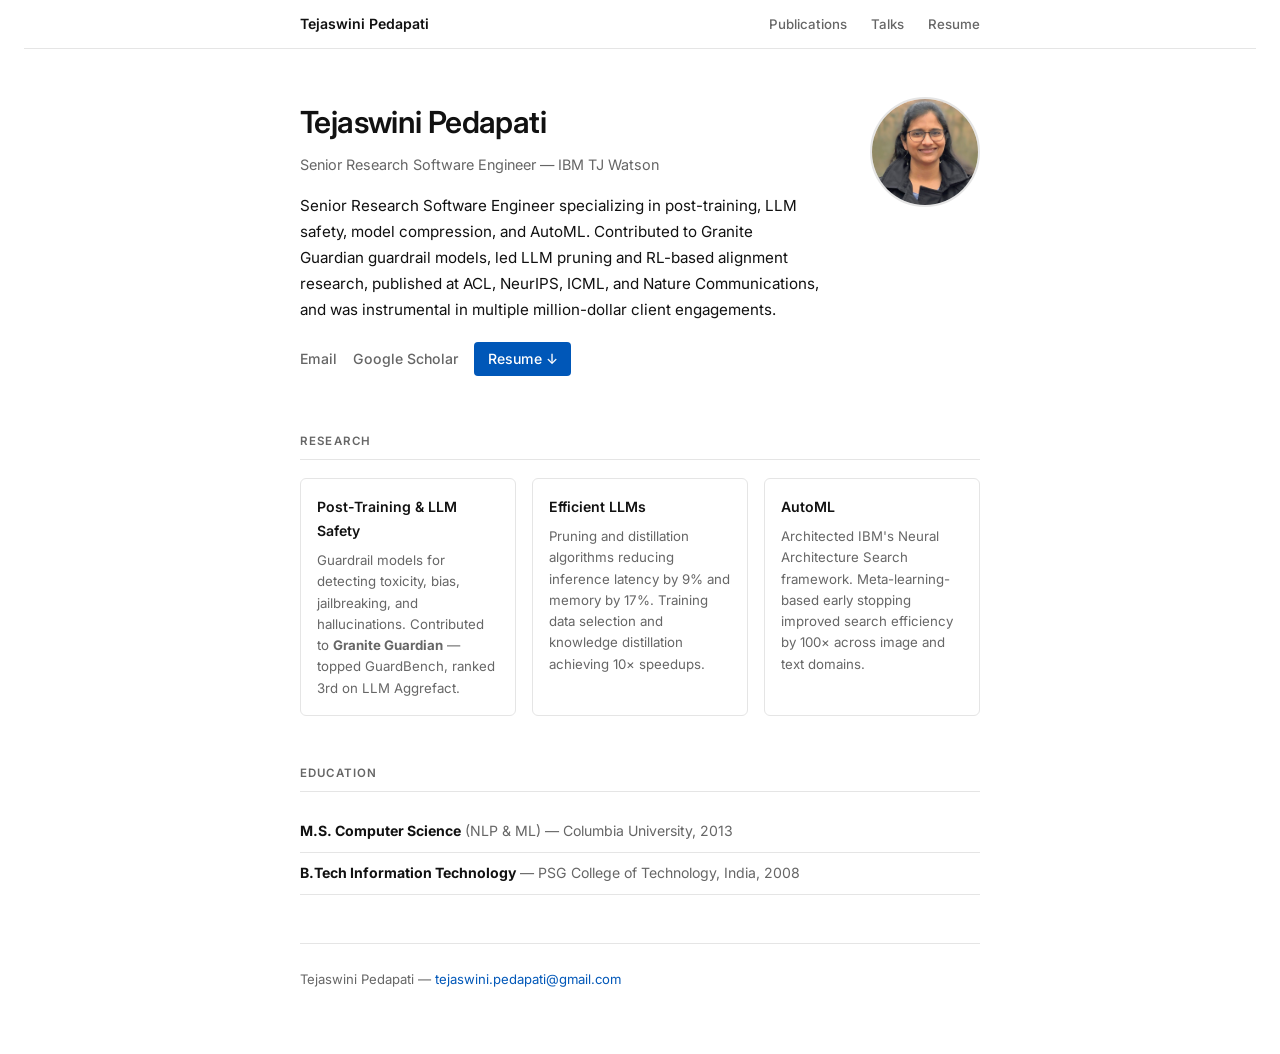
==== index.html @ 7629ff83 "Initial website" ====
<!DOCTYPE html>
<html lang="en">
<head>
  <meta charset="UTF-8" />
  <meta name="viewport" content="width=device-width, initial-scale=1.0" />
  <title>Tejaswini Pedapati</title>
  <link rel="stylesheet" href="style.css" />
  <link href="https://fonts.googleapis.com/css2?family=Inter:wght@300;400;500;600&display=swap" rel="stylesheet" />
</head>
<body>

  <nav>
    <div class="nav-inner">
      <a href="index.html" class="nav-name">Tejaswini Pedapati</a>
      <ul>
        <li><a href="research.html#publications">Publications</a></li>
        <li><a href="research.html#talks">Talks</a></li>
        <li><a href="Tejaswini Pedapati Resume 2026.pdf" target="_blank">Resume</a></li>
      </ul>
    </div>
  </nav>

  <main>

    <!-- HERO -->
    <section class="hero">
      <div class="hero-text">
        <h1>Tejaswini Pedapati</h1>
        <p class="role">Senior Research Software Engineer &mdash; IBM TJ Watson</p>
        <p class="bio">
          Senior Research Software Engineer specializing in post-training, LLM safety, model compression, and AutoML.
          Contributed to Granite Guardian guardrail models, led LLM pruning and RL-based alignment research,
          published at ACL, NeurIPS, ICML, and Nature Communications, and was instrumental in multiple million-dollar client engagements.
        </p>
        <div class="links">
          <a href="mailto:tejaswini.pedapati@gmail.com">Email</a>
          <a href="https://scholar.google.com/citations?user=nwSF2RkAAAAJ" target="_blank">Google Scholar</a>
          <a href="Tejaswini Pedapati Resume 2026.pdf" target="_blank" class="btn">Resume &darr;</a>
        </div>
      </div>
      <img src="TejaswiniPedapati.png" alt="Tejaswini Pedapati" class="hero-photo" />
    </section>

    <!-- RESEARCH AREAS -->
    <section>
      <h2>Research</h2>
      <div class="card-grid">
        <div class="card">
          <h3>Post-Training & LLM Safety</h3>
          <p>Guardrail models for detecting toxicity, bias, jailbreaking, and hallucinations. Contributed to <strong>Granite Guardian</strong> — topped GuardBench, ranked 3rd on LLM Aggrefact.</p>
        </div>
        <div class="card">
          <h3>Efficient LLMs</h3>
          <p>Pruning and distillation algorithms reducing inference latency by 9% and memory by 17%. Training data selection and knowledge distillation achieving 10&times; speedups.</p>
        </div>
        <div class="card">
          <h3>AutoML</h3>
          <p>Architected IBM's Neural Architecture Search framework. Meta-learning-based early stopping improved search efficiency by 100&times; across image and text domains.</p>
        </div>
      </div>
    </section>

    <!-- EDUCATION -->
    <section>
      <h2>Education</h2>
      <ul class="edu-list">
        <li>
          <strong>M.S. Computer Science</strong> (NLP &amp; ML) &mdash; Columbia University, 2013
        </li>
        <li>
          <strong>B.Tech Information Technology</strong> &mdash; PSG College of Technology, India, 2008
        </li>
      </ul>
    </section>

  </main>

  <footer>
    <p>Tejaswini Pedapati &mdash; <a href="mailto:tejaswini.pedapati@gmail.com">tejaswini.pedapati@gmail.com</a></p>
  </footer>

</body>
</html>
---- style.css ----
*, *::before, *::after { box-sizing: border-box; margin: 0; padding: 0; }

:root {
  --bg:      #ffffff;
  --text:    #111111;
  --muted:   #666666;
  --accent:  #0057b8;
  --border:  #e5e5e5;
  --max-w:   680px;
}

html { scroll-behavior: smooth; }

body {
  font-family: 'Inter', sans-serif;
  background: var(--bg);
  color: var(--text);
  font-size: 15px;
  line-height: 1.7;
  padding: 0 1.5rem 4rem;
}

/* ── Nav ──────────────────────────────────────────── */
nav {
  border-bottom: 1px solid var(--border);
  margin-bottom: 3rem;
}

.nav-inner {
  max-width: var(--max-w);
  margin: 0 auto;
  display: flex;
  align-items: center;
  justify-content: space-between;
  height: 48px;
}

.nav-name {
  font-size: 0.88rem;
  font-weight: 600;
  color: var(--text);
  text-decoration: none;
}
.nav-name:hover { color: var(--accent); text-decoration: none; }

nav ul {
  list-style: none;
  display: flex;
  gap: 1.5rem;
}

nav ul li a {
  font-size: 0.83rem;
  color: var(--muted);
  font-weight: 500;
  text-decoration: none;
}
nav ul li a:hover { color: var(--accent); }

main {
  max-width: var(--max-w);
  margin: 0 auto;
}

a { color: var(--accent); text-decoration: none; }
a:hover { text-decoration: underline; }

/* ── Hero ─────────────────────────────────────────── */
.hero {
  display: flex;
  align-items: flex-start;
  justify-content: space-between;
  gap: 2rem;
  margin-bottom: 3.5rem;
}

.hero-text { flex: 1; }

.hero-photo {
  width: 110px;
  height: 110px;
  object-fit: cover;
  border-radius: 50%;
  flex-shrink: 0;
  border: 2px solid var(--border);
}

.hero h1 {
  font-size: 1.9rem;
  font-weight: 600;
  letter-spacing: -0.02em;
  margin-bottom: 0.25rem;
}

.role {
  font-size: 0.9rem;
  color: var(--muted);
  margin-bottom: 1rem;
}

.bio {
  font-size: 0.95rem;
  color: var(--text);
  max-width: 520px;
  margin-bottom: 1.25rem;
}

.links {
  display: flex;
  gap: 1rem;
  align-items: center;
  flex-wrap: wrap;
}

.links a {
  font-size: 0.88rem;
  font-weight: 500;
  color: var(--muted);
}
.links a:hover { color: var(--accent); text-decoration: none; }

.btn {
  background: var(--accent);
  color: #fff !important;
  padding: 0.3rem 0.85rem;
  border-radius: 4px;
  font-size: 0.85rem;
  font-weight: 500;
  transition: opacity 0.15s;
}
.btn:hover { opacity: 0.85; }

/* ── Sections ─────────────────────────────────────── */
section {
  margin-bottom: 3rem;
}

h2 {
  font-size: 0.72rem;
  font-weight: 600;
  text-transform: uppercase;
  letter-spacing: 0.1em;
  color: var(--muted);
  margin-bottom: 1.1rem;
  padding-bottom: 0.5rem;
  border-bottom: 1px solid var(--border);
}

/* ── Research cards ───────────────────────────────── */
.card-grid {
  display: grid;
  grid-template-columns: repeat(3, 1fr);
  gap: 1rem;
}

.card {
  padding: 1rem;
  border: 1px solid var(--border);
  border-radius: 6px;
}

.card h3 {
  font-size: 0.88rem;
  font-weight: 600;
  margin-bottom: 0.45rem;
}

.card p {
  font-size: 0.83rem;
  color: var(--muted);
  line-height: 1.6;
}

/* ── Publications ─────────────────────────────────── */
.pub-list {
  list-style: none;
  padding: 0;
}

.pub-list li {
  display: flex;
  justify-content: space-between;
  align-items: baseline;
  gap: 1rem;
  padding: 0.6rem 0;
  border-bottom: 1px solid var(--border);
  font-size: 0.88rem;
}

.pub-title {
  color: var(--text);
  flex: 1;
  font-size: 0.88rem;
}

a.pub-title {
  color: var(--text);
  text-decoration: none;
}
a.pub-title:hover {
  color: var(--accent);
  text-decoration: underline;
}

.venue {
  font-size: 0.78rem;
  color: var(--muted);
  white-space: nowrap;
  font-weight: 500;
}

.scholar-link {
  display: inline-block;
  margin-top: 0.9rem;
  font-size: 0.83rem;
  font-weight: 500;
}

/* ── Talks ────────────────────────────────────────── */
.talk-list {
  list-style: none;
  padding: 0;
}

.talk-list li {
  display: flex;
  gap: 1.5rem;
  padding: 0.55rem 0;
  border-bottom: 1px solid var(--border);
  font-size: 0.88rem;
}

.talk-list li span:first-child {
  width: 160px;
  flex-shrink: 0;
  color: var(--muted);
  font-size: 0.82rem;
}

.talk-title {
  color: var(--text);
}

/* ── Education ────────────────────────────────────── */
.edu-list {
  list-style: none;
  padding: 0;
}

.edu-list li {
  font-size: 0.88rem;
  padding: 0.55rem 0;
  border-bottom: 1px solid var(--border);
  color: var(--muted);
}

.edu-list li strong { color: var(--text); }

/* ── Footer ───────────────────────────────────────── */
footer {
  max-width: var(--max-w);
  margin: 3rem auto 0;
  padding-top: 1.5rem;
  border-top: 1px solid var(--border);
  font-size: 0.82rem;
  color: var(--muted);
}

/* ── Responsive ───────────────────────────────────── */
@media (max-width: 580px) {
  .hero { flex-direction: column-reverse; align-items: center; text-align: center; }
  .hero-photo { width: 90px; height: 90px; }
  .links { justify-content: center; }
  .card-grid { grid-template-columns: 1fr; }
  .pub-list li { flex-direction: column; gap: 0.15rem; }
  .talk-list li span:first-child { width: auto; }
}
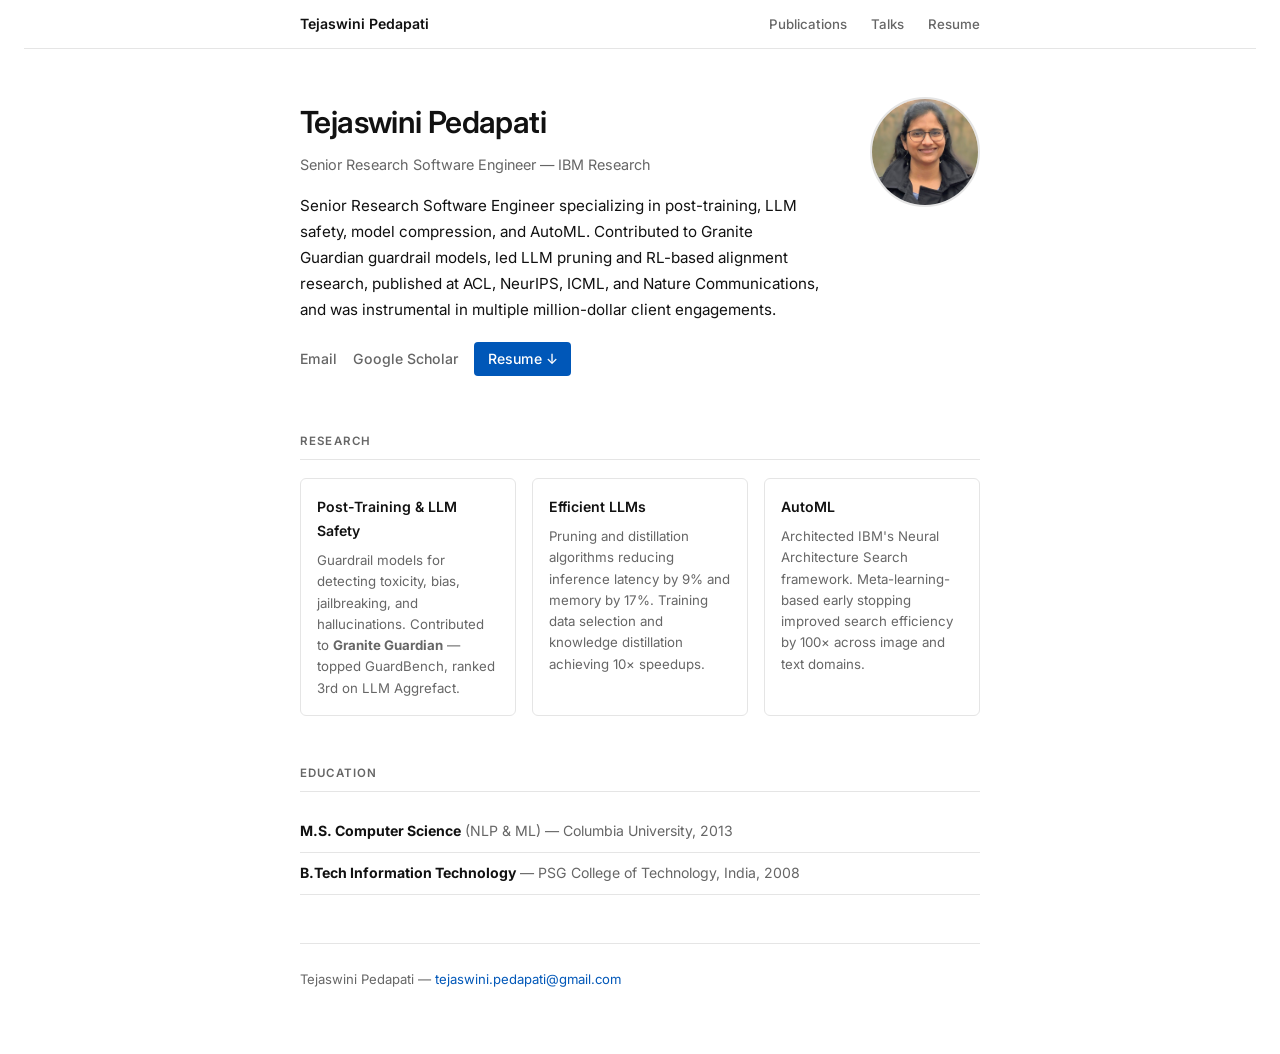
==== commit 2bc83dc5: "Modified resume" ====
--- a/index.html
+++ b/index.html
@@ -15,7 +15,7 @@
       <ul>
         <li><a href="research.html#publications">Publications</a></li>
         <li><a href="research.html#talks">Talks</a></li>
-        <li><a href="Tejaswini Pedapati Resume 2026.pdf" target="_blank">Resume</a></li>
+        <li><a href="Tejaswini_Pedapati_Resume.pdf" target="_blank">Resume</a></li>
       </ul>
     </div>
   </nav>
@@ -26,7 +26,7 @@
     <section class="hero">
       <div class="hero-text">
         <h1>Tejaswini Pedapati</h1>
-        <p class="role">Senior Research Software Engineer &mdash; IBM TJ Watson</p>
+        <p class="role">Senior Research Software Engineer &mdash; IBM Research</p>
         <p class="bio">
           Senior Research Software Engineer specializing in post-training, LLM safety, model compression, and AutoML.
           Contributed to Granite Guardian guardrail models, led LLM pruning and RL-based alignment research,
@@ -35,7 +35,7 @@
         <div class="links">
           <a href="mailto:tejaswini.pedapati@gmail.com">Email</a>
           <a href="https://scholar.google.com/citations?user=nwSF2RkAAAAJ" target="_blank">Google Scholar</a>
-          <a href="Tejaswini Pedapati Resume 2026.pdf" target="_blank" class="btn">Resume &darr;</a>
+          <a href="Tejaswini_Pedapati_Resume.pdf" target="_blank" class="btn">Resume &darr;</a>
         </div>
       </div>
       <img src="TejaswiniPedapati.png" alt="Tejaswini Pedapati" class="hero-photo" />
